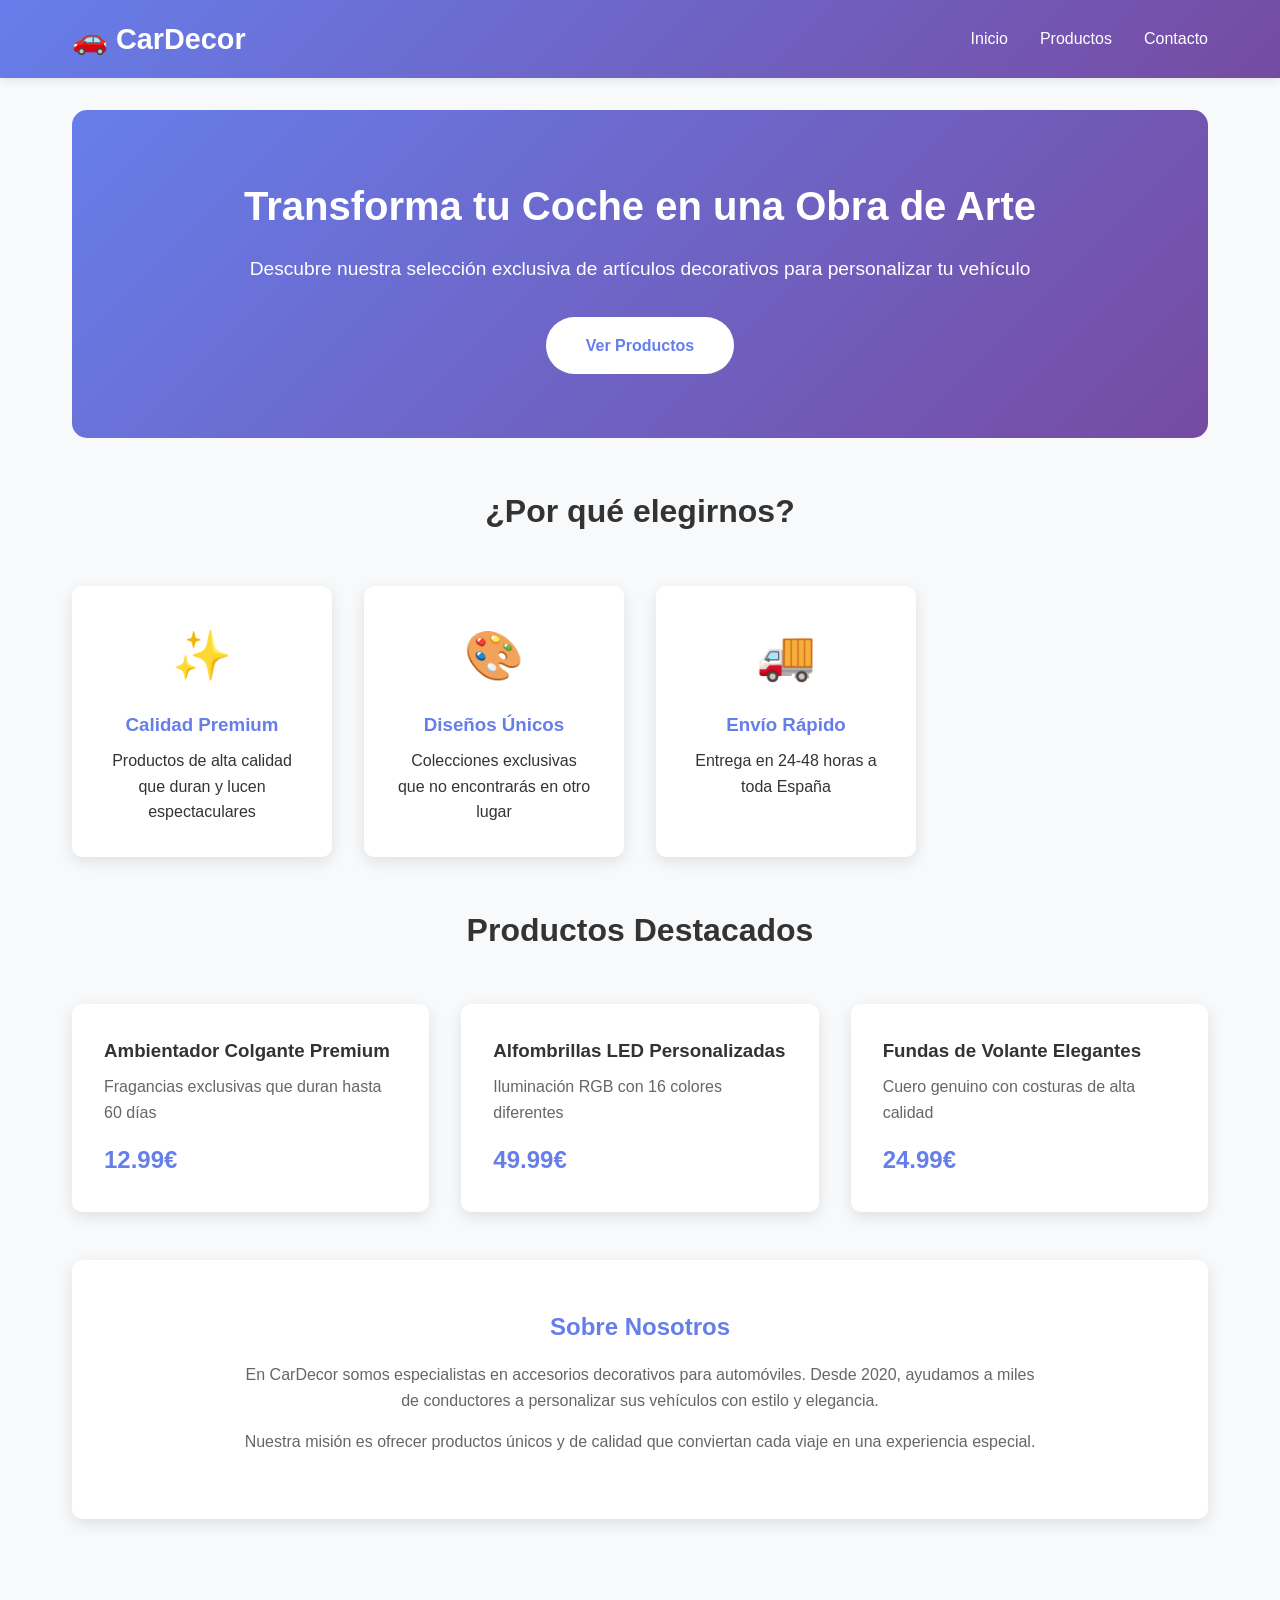
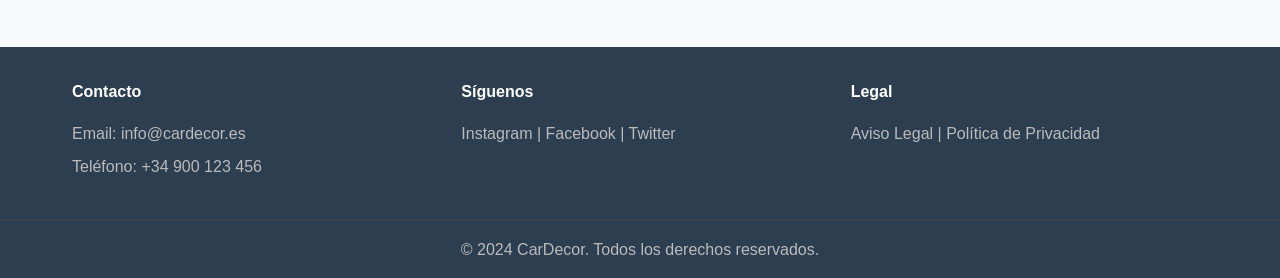
==== index.html @ 47051e77 "Crear página web de artículos decorativos para coche - Añadido index.html con página principal - Aña" ====
<!DOCTYPE html>
<html lang="es">
<head>
    <meta charset="UTF-8">
    <meta name="viewport" content="width=device-width, initial-scale=1.0">
    <title>CarDecor - Artículos Decorativos para tu Coche</title>
    <link rel="stylesheet" href="style.css">
</head>
<body>
    <header>
        <nav>
            <h1>🚗 CarDecor</h1>
            <ul>
                <li><a href="index.html">Inicio</a></li>
                <li><a href="products.html">Productos</a></li>
                <li><a href="contacto.html">Contacto</a></li>
            </ul>
        </nav>
    </header>

    <main>
        <section class="hero">
            <h2>Transforma tu Coche en una Obra de Arte</h2>
            <p>Descubre nuestra selección exclusiva de artículos decorativos para personalizar tu vehículo</p>
            <a href="products.html" class="cta-button">Ver Productos</a>
        </section>

        <section class="features">
            <h2>¿Por qué elegirnos?</h2>
            <article class="feature-card">
                <span class="icon">✨</span>
                <h3>Calidad Premium</h3>
                <p>Productos de alta calidad que duran y lucen espectaculares</p>
            </article>
            <article class="feature-card">
                <span class="icon">🎨</span>
                <h3>Diseños Únicos</h3>
                <p>Colecciones exclusivas que no encontrarás en otro lugar</p>
            </article>
            <article class="feature-card">
                <span class="icon">🚚</span>
                <h3>Envío Rápido</h3>
                <p>Entrega en 24-48 horas a toda España</p>
            </article>
        </section>

        <section class="featured-products">
            <h2>Productos Destacados</h2>
            <article class="product-preview">
                <h3>Ambientador Colgante Premium</h3>
                <p>Fragancias exclusivas que duran hasta 60 días</p>
                <span class="price">12.99€</span>
            </article>
            <article class="product-preview">
                <h3>Alfombrillas LED Personalizadas</h3>
                <p>Iluminación RGB con 16 colores diferentes</p>
                <span class="price">49.99€</span>
            </article>
            <article class="product-preview">
                <h3>Fundas de Volante Elegantes</h3>
                <p>Cuero genuino con costuras de alta calidad</p>
                <span class="price">24.99€</span>
            </article>
        </section>

        <section class="about">
            <h2>Sobre Nosotros</h2>
            <p>En CarDecor somos especialistas en accesorios decorativos para automóviles. Desde 2020, ayudamos a miles de conductores a personalizar sus vehículos con estilo y elegancia.</p>
            <p>Nuestra misión es ofrecer productos únicos y de calidad que conviertan cada viaje en una experiencia especial.</p>
        </section>
    </main>

    <footer>
        <section class="footer-content">
            <article class="footer-section">
                <h4>Contacto</h4>
                <p>Email: info@cardecor.es</p>
                <p>Teléfono: +34 900 123 456</p>
            </article>
            <article class="footer-section">
                <h4>Síguenos</h4>
                <p>Instagram | Facebook | Twitter</p>
            </article>
            <article class="footer-section">
                <h4>Legal</h4>
                <p>Aviso Legal | Política de Privacidad</p>
            </article>
        </section>
        <p class="copyright">&copy; 2024 CarDecor. Todos los derechos reservados.</p>
    </footer>
</body>
</html>
---- style.css ----
/* Reset y estilos generales */
* {
    margin: 0;
    padding: 0;
    box-sizing: border-box;
}

body {
    font-family: 'Segoe UI', Tahoma, Geneva, Verdana, sans-serif;
    line-height: 1.6;
    color: #333;
    background-color: #f8f9fa;
}

/* Header y Navegación */
header {
    background: linear-gradient(135deg, #667eea 0%, #764ba2 100%);
    color: white;
    padding: 1rem 0;
    box-shadow: 0 2px 10px rgba(0, 0, 0, 0.1);
    position: sticky;
    top: 0;
    z-index: 1000;
}

nav {
    max-width: 1200px;
    margin: 0 auto;
    padding: 0 2rem;
    display: flex;
    justify-content: space-between;
    align-items: center;
}

nav h1 {
    font-size: 1.8rem;
}

nav ul {
    display: flex;
    list-style: none;
    gap: 2rem;
}

nav a {
    color: white;
    text-decoration: none;
    font-weight: 500;
    transition: opacity 0.3s ease;
}

nav a:hover {
    opacity: 0.8;
}

/* Main Content */
main {
    max-width: 1200px;
    margin: 0 auto;
    padding: 2rem;
}

/* Hero Section */
.hero {
    text-align: center;
    padding: 4rem 2rem;
    background: linear-gradient(135deg, #667eea 0%, #764ba2 100%);
    color: white;
    border-radius: 15px;
    margin-bottom: 3rem;
}

.hero h2 {
    font-size: 2.5rem;
    margin-bottom: 1rem;
}

.hero p {
    font-size: 1.2rem;
    margin-bottom: 2rem;
}

.cta-button {
    display: inline-block;
    padding: 1rem 2.5rem;
    background-color: white;
    color: #667eea;
    text-decoration: none;
    border-radius: 50px;
    font-weight: bold;
    transition: transform 0.3s ease, box-shadow 0.3s ease;
}

.cta-button:hover {
    transform: translateY(-3px);
    box-shadow: 0 10px 20px rgba(0, 0, 0, 0.2);
}

/* Page Header */
.page-header {
    text-align: center;
    padding: 2rem 0 3rem;
}

.page-header h2 {
    font-size: 2.5rem;
    color: #667eea;
    margin-bottom: 0.5rem;
}

.page-header p {
    font-size: 1.1rem;
    color: #666;
}

/* Features Section */
.features {
    display: grid;
    grid-template-columns: repeat(auto-fit, minmax(250px, 1fr));
    gap: 2rem;
    margin-bottom: 3rem;
}

.features h2 {
    grid-column: 1 / -1;
    text-align: center;
    font-size: 2rem;
    margin-bottom: 1rem;
    color: #333;
}

.feature-card {
    background: white;
    padding: 2rem;
    border-radius: 10px;
    text-align: center;
    box-shadow: 0 5px 15px rgba(0, 0, 0, 0.1);
    transition: transform 0.3s ease;
}

.feature-card:hover {
    transform: translateY(-5px);
}

.feature-card .icon {
    font-size: 3rem;
    display: block;
    margin-bottom: 1rem;
}

.feature-card h3 {
    color: #667eea;
    margin-bottom: 0.5rem;
}

/* Featured Products Section */
.featured-products {
    display: grid;
    grid-template-columns: repeat(auto-fit, minmax(280px, 1fr));
    gap: 2rem;
    margin-bottom: 3rem;
}

.featured-products h2 {
    grid-column: 1 / -1;
    text-align: center;
    font-size: 2rem;
    margin-bottom: 1rem;
    color: #333;
}

.product-preview {
    background: white;
    padding: 2rem;
    border-radius: 10px;
    box-shadow: 0 5px 15px rgba(0, 0, 0, 0.1);
    transition: transform 0.3s ease;
}

.product-preview:hover {
    transform: translateY(-5px);
}

.product-preview h3 {
    color: #333;
    margin-bottom: 0.5rem;
}

.product-preview p {
    color: #666;
    margin-bottom: 1rem;
}

.product-preview .price {
    display: block;
    font-size: 1.5rem;
    color: #667eea;
    font-weight: bold;
}

/* Products Grid */
.products-grid {
    display: grid;
    grid-template-columns: repeat(auto-fill, minmax(300px, 1fr));
    gap: 2rem;
    margin-bottom: 3rem;
}

.product-card {
    background: white;
    padding: 2rem;
    border-radius: 10px;
    box-shadow: 0 5px 15px rgba(0, 0, 0, 0.1);
    position: relative;
    transition: transform 0.3s ease, box-shadow 0.3s ease;
}

.product-card:hover {
    transform: translateY(-5px);
    box-shadow: 0 10px 25px rgba(0, 0, 0, 0.15);
}

.product-badge {
    position: absolute;
    top: 1rem;
    right: 1rem;
    background-color: #ff6b6b;
    color: white;
    padding: 0.3rem 0.8rem;
    border-radius: 20px;
    font-size: 0.8rem;
    font-weight: bold;
}

.product-badge.new {
    background-color: #51cf66;
}

.product-card h3 {
    color: #333;
    margin-bottom: 1rem;
    font-size: 1.3rem;
}

.product-card > p {
    color: #666;
    margin-bottom: 1rem;
}

.product-features {
    list-style: none;
    margin-bottom: 1.5rem;
}

.product-features li {
    color: #666;
    margin-bottom: 0.5rem;
    font-size: 0.9rem;
}

.product-card .price {
    display: block;
    font-size: 1.8rem;
    color: #667eea;
    font-weight: bold;
    margin-bottom: 1rem;
}

.old-price {
    text-decoration: line-through;
    color: #999;
    font-size: 1.2rem;
    margin-right: 0.5rem;
}

.buy-button {
    width: 100%;
    padding: 0.8rem;
    background: linear-gradient(135deg, #667eea 0%, #764ba2 100%);
    color: white;
    border: none;
    border-radius: 5px;
    font-size: 1rem;
    font-weight: bold;
    cursor: pointer;
    transition: transform 0.3s ease;
}

.buy-button:hover {
    transform: scale(1.05);
}

/* About Section */
.about {
    background: white;
    padding: 3rem;
    border-radius: 10px;
    box-shadow: 0 5px 15px rgba(0, 0, 0, 0.1);
    margin-bottom: 3rem;
}

.about h2 {
    color: #667eea;
    margin-bottom: 1rem;
    text-align: center;
}

.about p {
    color: #666;
    margin-bottom: 1rem;
    text-align: center;
    max-width: 800px;
    margin-left: auto;
    margin-right: auto;
}

/* Contact Container */
.contact-container {
    display: grid;
    grid-template-columns: 1fr 1fr;
    gap: 3rem;
    margin-bottom: 3rem;
}

.contact-form,
.contact-info {
    background: white;
    padding: 2rem;
    border-radius: 10px;
    box-shadow: 0 5px 15px rgba(0, 0, 0, 0.1);
}

.contact-form h3,
.contact-info h3 {
    color: #667eea;
    margin-bottom: 1.5rem;
}

/* Form Styles */
form label {
    display: block;
    margin-bottom: 0.5rem;
    color: #333;
    font-weight: 500;
}

form input,
form select,
form textarea {
    width: 100%;
    padding: 0.8rem;
    margin-bottom: 1.5rem;
    border: 2px solid #e0e0e0;
    border-radius: 5px;
    font-family: inherit;
    font-size: 1rem;
    transition: border-color 0.3s ease;
}

form input:focus,
form select:focus,
form textarea:focus {
    outline: none;
    border-color: #667eea;
}

.submit-button {
    width: 100%;
    padding: 1rem;
    background: linear-gradient(135deg, #667eea 0%, #764ba2 100%);
    color: white;
    border: none;
    border-radius: 5px;
    font-size: 1.1rem;
    font-weight: bold;
    cursor: pointer;
    transition: transform 0.3s ease;
}

.submit-button:hover {
    transform: scale(1.02);
}

/* Contact Info */
.info-block {
    margin-bottom: 2rem;
}

.info-block h4 {
    color: #333;
    margin-bottom: 0.5rem;
}

.info-block p {
    color: #666;
    margin-bottom: 0.3rem;
}

/* FAQ Section */
.faq-section {
    background: white;
    padding: 3rem;
    border-radius: 10px;
    box-shadow: 0 5px 15px rgba(0, 0, 0, 0.1);
    margin-bottom: 3rem;
}

.faq-section h2 {
    color: #667eea;
    text-align: center;
    margin-bottom: 2rem;
}

.faq-item {
    margin-bottom: 2rem;
    padding-bottom: 2rem;
    border-bottom: 1px solid #e0e0e0;
}

.faq-item:last-child {
    border-bottom: none;
}

.faq-item h3 {
    color: #333;
    margin-bottom: 0.5rem;
}

.faq-item p {
    color: #666;
}

/* Newsletter Section */
.newsletter {
    background: linear-gradient(135deg, #667eea 0%, #764ba2 100%);
    color: white;
    padding: 3rem;
    border-radius: 10px;
    text-align: center;
    margin-bottom: 3rem;
}

.newsletter h2 {
    margin-bottom: 0.5rem;
}

.newsletter p {
    margin-bottom: 1.5rem;
}

.newsletter-form {
    display: flex;
    gap: 1rem;
    max-width: 500px;
    margin: 0 auto;
}

.newsletter-form input {
    flex: 1;
    padding: 0.8rem;
    border: none;
    border-radius: 5px;
    margin-bottom: 0;
}

.newsletter-form button {
    padding: 0.8rem 2rem;
    background-color: white;
    color: #667eea;
    border: none;
    border-radius: 5px;
    font-weight: bold;
    cursor: pointer;
    transition: transform 0.3s ease;
}

.newsletter-form button:hover {
    transform: scale(1.05);
}

/* Footer */
footer {
    background-color: #2c3e50;
    color: white;
    padding: 2rem 0 1rem;
    margin-top: 3rem;
}

.footer-content {
    max-width: 1200px;
    margin: 0 auto;
    padding: 0 2rem;
    display: grid;
    grid-template-columns: repeat(auto-fit, minmax(250px, 1fr));
    gap: 2rem;
    margin-bottom: 2rem;
}

.footer-section h4 {
    margin-bottom: 1rem;
    color: #fff;
}

.footer-section p {
    color: #bbb;
    margin-bottom: 0.5rem;
}

.copyright {
    text-align: center;
    padding-top: 1rem;
    border-top: 1px solid #444;
    color: #bbb;
}

/* Responsive Design */
@media (max-width: 768px) {
    nav {
        flex-direction: column;
        gap: 1rem;
    }

    nav ul {
        flex-direction: column;
        gap: 1rem;
        text-align: center;
    }

    .hero h2 {
        font-size: 1.8rem;
    }

    .page-header h2 {
        font-size: 2rem;
    }

    .contact-container {
        grid-template-columns: 1fr;
    }

    .newsletter-form {
        flex-direction: column;
    }

    .products-grid {
        grid-template-columns: 1fr;
    }
}
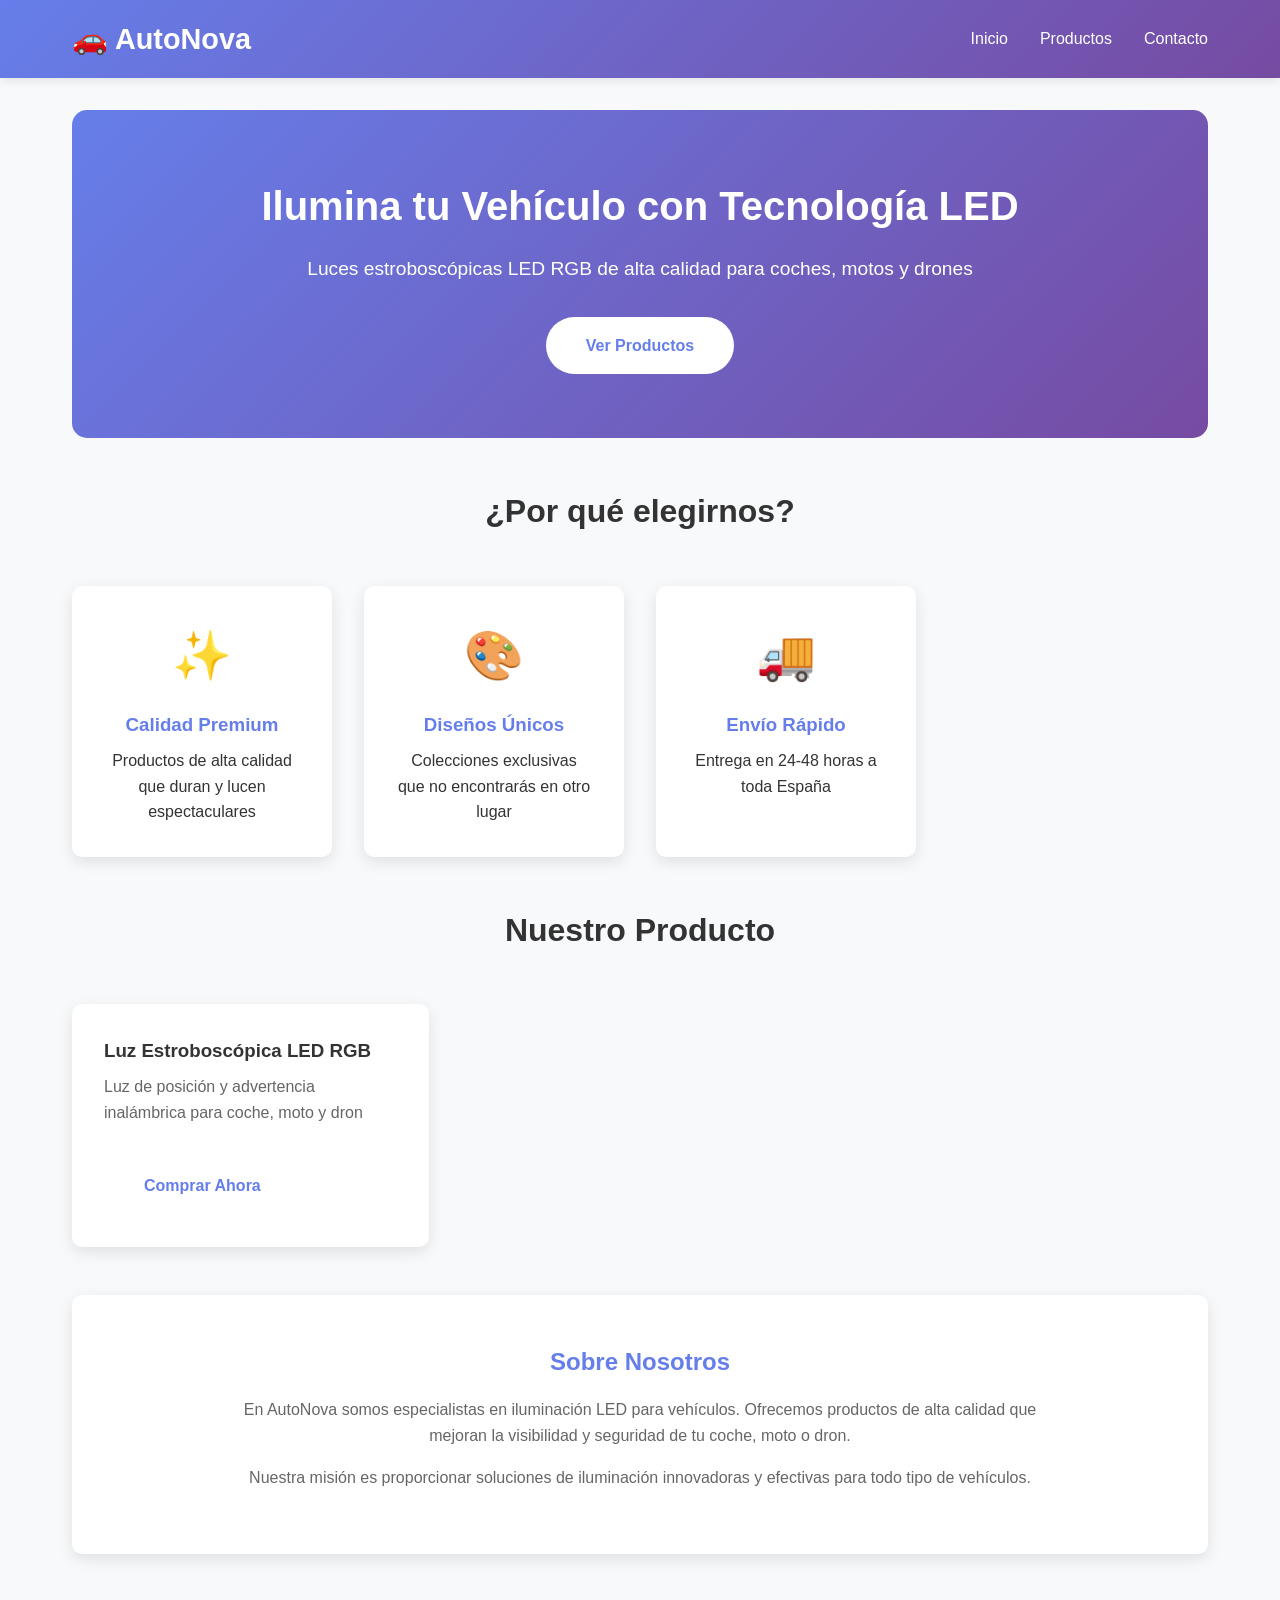
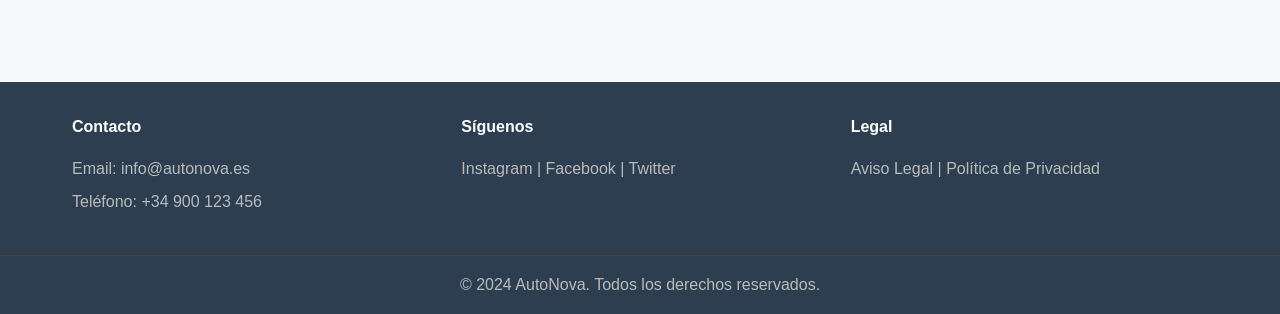
==== commit d29233ad: "Actualizar página web con AutoNova y producto real - Cambiar nombre de marca de CarDecor a AutoNova " ====
--- a/index.html
+++ b/index.html
@@ -3,13 +3,13 @@
 <head>
     <meta charset="UTF-8">
     <meta name="viewport" content="width=device-width, initial-scale=1.0">
-    <title>CarDecor - Artículos Decorativos para tu Coche</title>
+    <title>AutoNova - Accesorios LED para Vehículos</title>
     <link rel="stylesheet" href="style.css">
 </head>
 <body>
     <header>
         <nav>
-            <h1>🚗 CarDecor</h1>
+            <h1>🚗 AutoNova</h1>
             <ul>
                 <li><a href="index.html">Inicio</a></li>
                 <li><a href="products.html">Productos</a></li>
@@ -20,8 +20,8 @@
 
     <main>
         <section class="hero">
-            <h2>Transforma tu Coche en una Obra de Arte</h2>
-            <p>Descubre nuestra selección exclusiva de artículos decorativos para personalizar tu vehículo</p>
+            <h2>Ilumina tu Vehículo con Tecnología LED</h2>
+            <p>Luces estroboscópicas LED RGB de alta calidad para coches, motos y drones</p>
             <a href="products.html" class="cta-button">Ver Productos</a>
         </section>
 
@@ -45,28 +45,18 @@
         </section>
 
         <section class="featured-products">
-            <h2>Productos Destacados</h2>
+            <h2>Nuestro Producto</h2>
             <article class="product-preview">
-                <h3>Ambientador Colgante Premium</h3>
-                <p>Fragancias exclusivas que duran hasta 60 días</p>
-                <span class="price">12.99€</span>
-            </article>
-            <article class="product-preview">
-                <h3>Alfombrillas LED Personalizadas</h3>
-                <p>Iluminación RGB con 16 colores diferentes</p>
-                <span class="price">49.99€</span>
-            </article>
-            <article class="product-preview">
-                <h3>Fundas de Volante Elegantes</h3>
-                <p>Cuero genuino con costuras de alta calidad</p>
-                <span class="price">24.99€</span>
+                <h3>Luz Estroboscópica LED RGB</h3>
+                <p>Luz de posición y advertencia inalámbrica para coche, moto y dron</p>
+                <a href="https://iwh08i-61.myshopify.com/checkouts/cn/hWN5iMxh8oSyE7Tl8J4o7qvz/es-es?_r=AQABdAQBVFLVPikiuw-yGiGpzpXRgN3s1sM5fGQhyjwQyFk&auto_redirect=false&edge_redirect=true&skip_shop_pay=true" class="cta-button" style="display: inline-block; margin-top: 1rem;">Comprar Ahora</a>
             </article>
         </section>
 
         <section class="about">
             <h2>Sobre Nosotros</h2>
-            <p>En CarDecor somos especialistas en accesorios decorativos para automóviles. Desde 2020, ayudamos a miles de conductores a personalizar sus vehículos con estilo y elegancia.</p>
-            <p>Nuestra misión es ofrecer productos únicos y de calidad que conviertan cada viaje en una experiencia especial.</p>
+            <p>En AutoNova somos especialistas en iluminación LED para vehículos. Ofrecemos productos de alta calidad que mejoran la visibilidad y seguridad de tu coche, moto o dron.</p>
+            <p>Nuestra misión es proporcionar soluciones de iluminación innovadoras y efectivas para todo tipo de vehículos.</p>
         </section>
     </main>
 
@@ -74,7 +64,7 @@
         <section class="footer-content">
             <article class="footer-section">
                 <h4>Contacto</h4>
-                <p>Email: info@cardecor.es</p>
+                <p>Email: info@autonova.es</p>
                 <p>Teléfono: +34 900 123 456</p>
             </article>
             <article class="footer-section">
@@ -86,7 +76,7 @@
                 <p>Aviso Legal | Política de Privacidad</p>
             </article>
         </section>
-        <p class="copyright">&copy; 2024 CarDecor. Todos los derechos reservados.</p>
+        <p class="copyright">&copy; 2024 AutoNova. Todos los derechos reservados.</p>
     </footer>
 </body>
 </html>
--- a/style.css
+++ b/style.css
@@ -396,6 +396,50 @@
     margin-bottom: 0.3rem;
 }
 
+/* Product Details Section */
+.product-details {
+    display: grid;
+    grid-template-columns: repeat(auto-fit, minmax(250px, 1fr));
+    gap: 2rem;
+    margin-bottom: 3rem;
+    margin-top: 3rem;
+}
+
+.product-details h2 {
+    grid-column: 1 / -1;
+    text-align: center;
+    color: #667eea;
+    margin-bottom: 1rem;
+}
+
+.detail-card {
+    background: white;
+    padding: 2rem;
+    border-radius: 10px;
+    box-shadow: 0 5px 15px rgba(0, 0, 0, 0.1);
+    transition: transform 0.3s ease;
+}
+
+.detail-card:hover {
+    transform: translateY(-5px);
+}
+
+.detail-card h3 {
+    color: #333;
+    margin-bottom: 1rem;
+}
+
+.detail-card p {
+    color: #666;
+    line-height: 1.6;
+}
+
+.product-card.featured {
+    grid-column: 1 / -1;
+    max-width: 800px;
+    margin: 0 auto;
+}
+
 /* FAQ Section */
 .faq-section {
     background: white;
